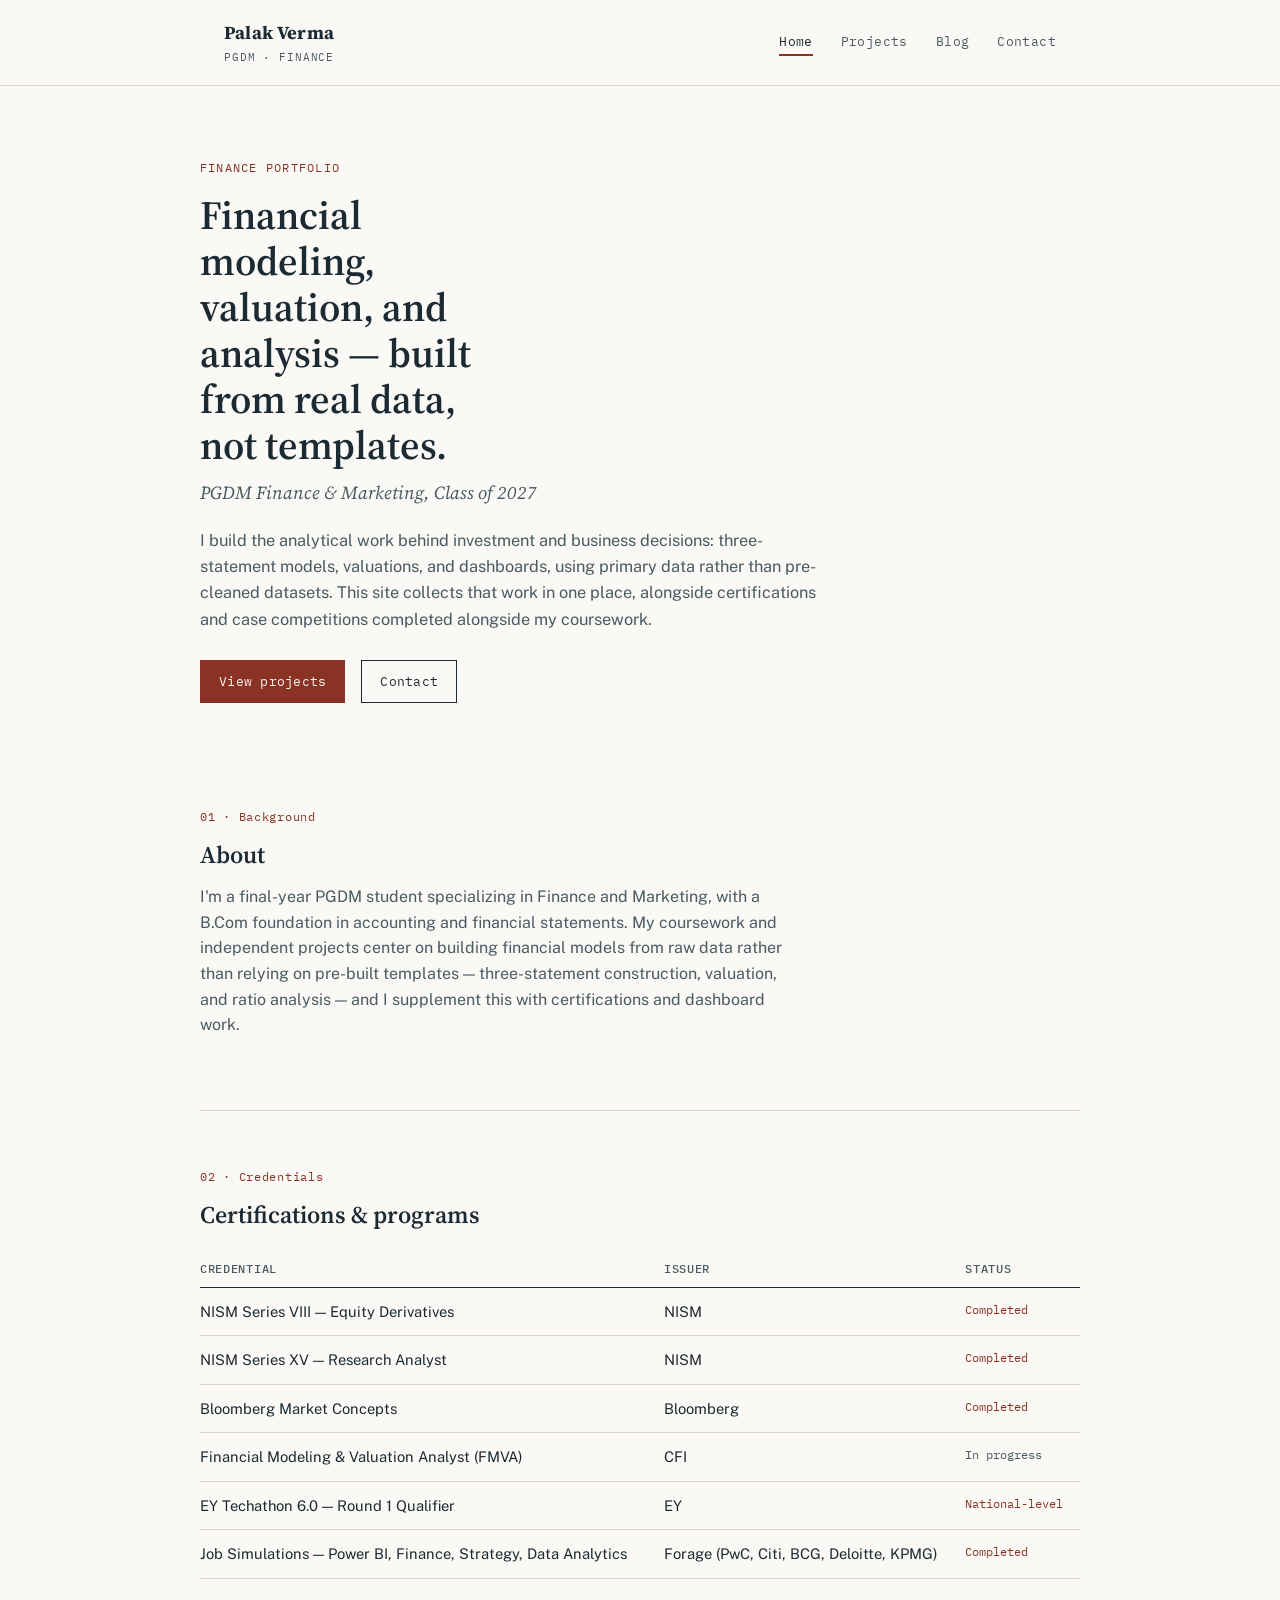
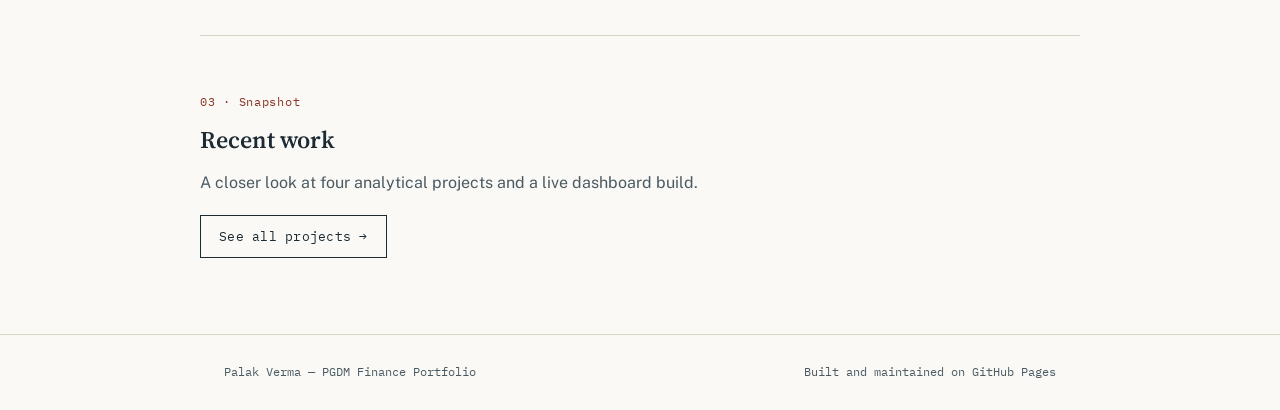
==== index.html @ 2b800623 "Add files via upload" ====
<!DOCTYPE html>
<html lang="en">
<head>
<meta charset="UTF-8">
<meta name="viewport" content="width=device-width, initial-scale=1.0">
<title>Palak Verma — Finance Portfolio</title>
<meta name="description" content="Palak Verma, PGDM Finance student — financial modeling, valuation, and analytics work.">
<link rel="stylesheet" href="style.css">
</head>
<body>

<header class="site-header">
  <div class="wrap">
    <div class="brand">Palak Verma<small>PGDM · Finance</small></div>
    <nav class="primary" aria-label="Primary">
      <ul>
        <li><a href="index.html" aria-current="page">Home</a></li>
        <li><a href="projects.html">Projects</a></li>
        <li><a href="blog.html">Blog</a></li>
        <li><a href="contact.html">Contact</a></li>
      </ul>
    </nav>
  </div>
</header>

<main>
  <section class="hero wrap">
    <span class="kicker">Finance Portfolio</span>
    <h1>Financial modeling, valuation, and analysis — built from real data, not templates.</h1>
    <p class="role">PGDM Finance &amp; Marketing, Class of 2027</p>
    <p class="summary">
      I build the analytical work behind investment and business decisions: three-statement
      models, valuations, and dashboards, using primary data rather than pre-cleaned datasets.
      This site collects that work in one place, alongside certifications and case
      competitions completed alongside my coursework.
    </p>
    <div class="actions">
      <a class="btn primary" href="projects.html">View projects</a>
      <a class="btn" href="contact.html">Contact</a>
    </div>
  </section>

  <section class="doc-section wrap">
    <span class="index">01 · Background</span>
    <h2>About</h2>
    <p class="lede">
      I'm a final-year PGDM student specializing in Finance and Marketing, with a B.Com
      foundation in accounting and financial statements. My coursework and independent
      projects center on building financial models from raw data rather than relying on
      pre-built templates — three-statement construction, valuation, and ratio analysis — and
      I supplement this with certifications and dashboard work.
    </p>
  </section>

  <section class="doc-section wrap">
    <span class="index">02 · Credentials</span>
    <h2>Certifications &amp; programs</h2>
    <table class="credentials">
      <thead>
        <tr><th>Credential</th><th>Issuer</th><th>Status</th></tr>
      </thead>
      <tbody>
        <tr>
          <td>NISM Series VIII — Equity Derivatives</td>
          <td>NISM</td>
          <td class="status done">Completed</td>
        </tr>
        <tr>
          <td>NISM Series XV — Research Analyst</td>
          <td>NISM</td>
          <td class="status done">Completed</td>
        </tr>
        <tr>
          <td>Bloomberg Market Concepts</td>
          <td>Bloomberg</td>
          <td class="status done">Completed</td>
        </tr>
        <tr>
          <td>Financial Modeling &amp; Valuation Analyst (FMVA)</td>
          <td>CFI</td>
          <td class="status">In progress</td>
        </tr>
        <tr>
          <td>EY Techathon 6.0 — Round 1 Qualifier</td>
          <td>EY</td>
          <td class="status done">National-level</td>
        </tr>
        <tr>
          <td>Job Simulations — Power BI, Finance, Strategy, Data Analytics</td>
          <td>Forage (PwC, Citi, BCG, Deloitte, KPMG)</td>
          <td class="status done">Completed</td>
        </tr>
      </tbody>
    </table>
  </section>

  <section class="doc-section wrap">
    <span class="index">03 · Snapshot</span>
    <h2>Recent work</h2>
    <p class="lede">A closer look at four analytical projects and a live dashboard build.</p>
    <div class="actions" style="margin-top:20px;">
      <a class="btn" href="projects.html">See all projects →</a>
    </div>
  </section>
</main>

<footer>
  <div class="wrap">
    <p>Palak Verma — PGDM Finance Portfolio</p>
    <p>Built and maintained on GitHub Pages</p>
  </div>
</footer>

</body>
</html>
---- style.css ----
/* ========================================================================
   Palak Verma — Portfolio
   Design direction: a working paper / equity research note, on light paper.
   Ink navy text, brick-red rule/accent, warm hairline borders, tabular data
   set in mono. Section numbers act as real reference codes (used in nav
   and page headers) rather than decoration.
   ======================================================================== */

@import url('https://fonts.googleapis.com/css2?family=Source+Serif+4:opsz,wght@8..60,400;8..60,600;8..60,700&family=Public+Sans:wght@400;500;600&family=IBM+Plex+Mono:wght@400;500&display=swap');

:root{
  --paper:      #faf9f5;
  --paper-deep: #f2f0e8;
  --ink:        #1c2a33;
  --ink-soft:   #4a5a63;
  --rule:       #d9d4c4;
  --accent:     #8a3324;
  --accent-soft:#b9563f;
  --mono-bg:    #eeece2;

  --serif: 'Source Serif 4', Georgia, serif;
  --sans:  'Public Sans', -apple-system, Segoe UI, sans-serif;
  --mono:  'IBM Plex Mono', Menlo, Consolas, monospace;

  --maxw: 880px;
}

*{box-sizing:border-box;}
html{scroll-behavior:smooth;}

body{
  margin:0;
  background:var(--paper);
  color:var(--ink);
  font-family:var(--sans);
  font-size:16px;
  line-height:1.6;
  -webkit-font-smoothing:antialiased;
}

a{color:var(--accent); text-decoration:none;}
a:hover{text-decoration:underline;}
a:focus-visible, button:focus-visible{outline:2px solid var(--accent); outline-offset:3px;}

h1,h2,h3{font-family:var(--serif); color:var(--ink); font-weight:600; margin:0;}

.wrap{max-width:var(--maxw); margin:0 auto; padding:0 24px;}

/* ---------- Header / Nav ---------- */
.site-header{
  border-bottom:1px solid var(--rule);
  background:var(--paper);
  position:sticky; top:0; z-index:10;
}
.site-header .wrap{
  display:flex; align-items:center; justify-content:space-between;
  padding-top:18px; padding-bottom:18px;
}
.brand{
  font-family:var(--serif); font-weight:700; font-size:1.15rem;
  color:var(--ink); letter-spacing:0.01em;
}
.brand small{
  display:block; font-family:var(--mono); font-weight:400; font-size:0.68rem;
  color:var(--ink-soft); letter-spacing:0.08em; text-transform:uppercase; margin-top:2px;
}
nav.primary ul{
  list-style:none; display:flex; gap:28px; margin:0; padding:0;
  font-family:var(--mono); font-size:0.8rem; letter-spacing:0.03em;
}
nav.primary a{
  color:var(--ink-soft); text-decoration:none; padding:4px 0;
  border-bottom:2px solid transparent;
}
nav.primary a:hover, nav.primary a[aria-current="page"]{
  color:var(--ink); border-bottom-color:var(--accent); text-decoration:none;
}
.nav-toggle{display:none;}

@media (max-width: 640px){
  .site-header .wrap{flex-wrap:wrap; row-gap:12px;}
  nav.primary ul{gap:18px; flex-wrap:wrap;}
}

/* ---------- Section index rail (signature element) ---------- */
.doc-section{padding:56px 0; border-bottom:1px solid var(--rule);}
.doc-section:last-of-type{border-bottom:none;}
.doc-section .index{
  font-family:var(--mono); font-size:0.75rem; color:var(--accent);
  letter-spacing:0.06em; display:block; margin-bottom:10px;
}
.doc-section h2{font-size:1.5rem;}
.doc-section .lede{color:var(--ink-soft); max-width:60ch; margin-top:10px;}

/* ---------- Hero ---------- */
.hero{padding:72px 0 48px;}
.hero .kicker{
  font-family:var(--mono); font-size:0.78rem; color:var(--accent);
  text-transform:uppercase; letter-spacing:0.1em; margin-bottom:14px; display:block;
}
.hero h1{font-size:2.5rem; line-height:1.15; max-width:16ch;}
.hero .role{
  font-family:var(--serif); font-style:italic; color:var(--ink-soft);
  font-size:1.15rem; margin-top:10px;
}
.hero p.summary{max-width:62ch; color:var(--ink-soft); margin-top:20px; font-size:1.02rem;}
.hero .actions{margin-top:28px; display:flex; gap:16px; flex-wrap:wrap;}

.btn{
  font-family:var(--mono); font-size:0.82rem; letter-spacing:0.02em;
  padding:10px 18px; border:1px solid var(--ink); color:var(--ink);
  display:inline-block; text-decoration:none; transition:background .15s, color .15s;
}
.btn:hover{background:var(--ink); color:var(--paper); text-decoration:none;}
.btn.primary{background:var(--accent); border-color:var(--accent); color:var(--paper);}
.btn.primary:hover{background:var(--accent-soft); border-color:var(--accent-soft);}

/* ---------- Credentials table ---------- */
table.credentials{
  width:100%; border-collapse:collapse; font-size:0.92rem; margin-top:18px;
}
table.credentials th{
  text-align:left; font-family:var(--mono); font-size:0.72rem; text-transform:uppercase;
  letter-spacing:0.06em; color:var(--ink-soft); border-bottom:1px solid var(--ink);
  padding:8px 10px 8px 0; font-weight:500;
}
table.credentials td{
  padding:12px 10px 12px 0; border-bottom:1px solid var(--rule); vertical-align:top;
}
table.credentials td.status{
  font-family:var(--mono); font-size:0.75rem; white-space:nowrap;
  color:var(--ink-soft);
}
table.credentials td.status.done{color:var(--accent);}

/* ---------- Project cards ---------- */
.projects-grid{display:grid; gap:1px; background:var(--rule); margin-top:24px;}
.project-card{background:var(--paper); padding:26px 24px;}
.project-card .tag{
  font-family:var(--mono); font-size:0.7rem; color:var(--accent);
  text-transform:uppercase; letter-spacing:0.07em;
}
.project-card h3{font-size:1.15rem; margin-top:8px;}
.project-card p{color:var(--ink-soft); margin-top:8px; font-size:0.95rem;}
.project-card .metrics{
  display:flex; gap:22px; margin-top:14px; flex-wrap:wrap;
}
.project-card .metric{font-family:var(--mono); font-size:0.8rem; color:var(--ink);}
.project-card .metric span{display:block; color:var(--ink-soft); font-size:0.68rem; text-transform:uppercase; letter-spacing:0.05em;}

/* ---------- Blog list ---------- */
.post-list{margin-top:24px;}
.post-item{
  padding:20px 0; border-bottom:1px solid var(--rule);
  display:flex; justify-content:space-between; gap:20px; flex-wrap:wrap;
}
.post-item .date{font-family:var(--mono); font-size:0.75rem; color:var(--ink-soft); min-width:110px;}
.post-item h3{font-size:1.05rem; font-weight:600;}
.post-item p{color:var(--ink-soft); font-size:0.92rem; margin-top:6px;}
.post-empty{
  border:1px dashed var(--rule); padding:32px; text-align:center; color:var(--ink-soft);
  font-size:0.95rem; margin-top:24px;
}

/* ---------- Contact ---------- */
.contact-grid{display:flex; gap:40px; flex-wrap:wrap; margin-top:24px;}
.contact-item .label{
  font-family:var(--mono); font-size:0.72rem; text-transform:uppercase;
  letter-spacing:0.06em; color:var(--ink-soft); display:block; margin-bottom:6px;
}
.contact-item a, .contact-item span.value{font-size:1.05rem; font-family:var(--serif);}

/* ---------- Footer ---------- */
footer{
  border-top:1px solid var(--rule); padding:28px 0; margin-top:20px;
}
footer .wrap{
  display:flex; justify-content:space-between; align-items:center; flex-wrap:wrap; gap:10px;
}
footer p{font-family:var(--mono); font-size:0.72rem; color:var(--ink-soft); margin:0;}

@media (prefers-reduced-motion: reduce){
  html{scroll-behavior:auto;}
}
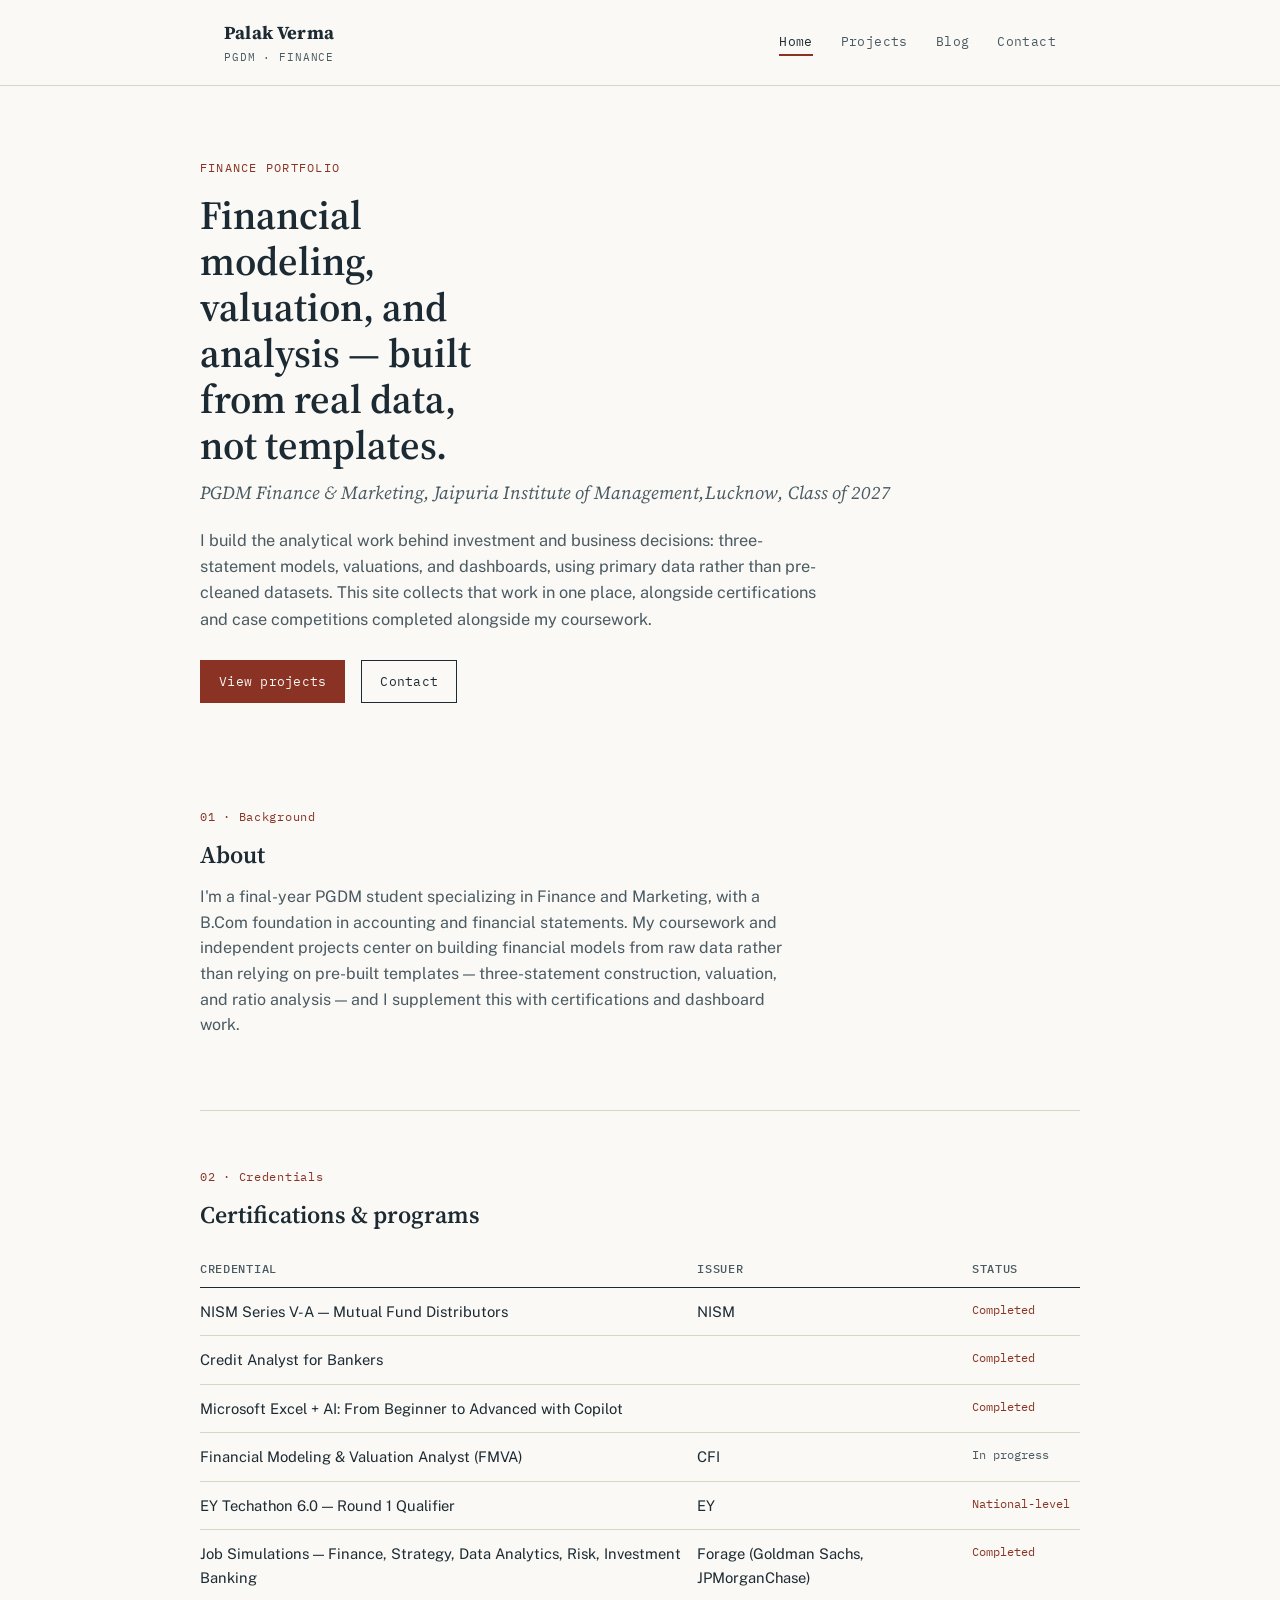
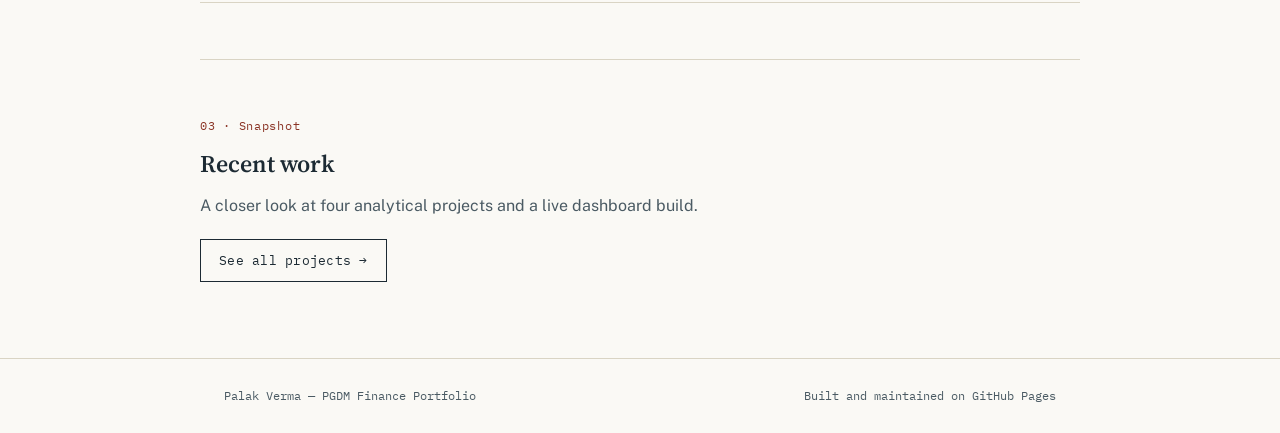
==== commit d9188f41: "Update education and credential details in index.html" ====
--- a/index.html
+++ b/index.html
@@ -27,7 +27,7 @@
   <section class="hero wrap">
     <span class="kicker">Finance Portfolio</span>
     <h1>Financial modeling, valuation, and analysis — built from real data, not templates.</h1>
-    <p class="role">PGDM Finance &amp; Marketing, Class of 2027</p>
+    <p class="role">PGDM Finance &amp; Marketing, Jaipuria Institute of Management,Lucknow, Class of 2027</p>
     <p class="summary">
       I build the analytical work behind investment and business decisions: three-statement
       models, valuations, and dashboards, using primary data rather than pre-cleaned datasets.
@@ -60,21 +60,21 @@
         <tr><th>Credential</th><th>Issuer</th><th>Status</th></tr>
       </thead>
       <tbody>
+       <tr>
+  <td>NISM Series V-A — Mutual Fund Distributors</td>
+  <td>NISM</td>
+  <td class="status done">Completed</td>
+</tr>
+<tr>
+  <td>Credit Analyst for Bankers</td>
+  <td></td>
+  <td class="status done">Completed</td>
+</tr>
         <tr>
-          <td>NISM Series VIII — Equity Derivatives</td>
-          <td>NISM</td>
-          <td class="status done">Completed</td>
-        </tr>
-        <tr>
-          <td>NISM Series XV — Research Analyst</td>
-          <td>NISM</td>
-          <td class="status done">Completed</td>
-        </tr>
-        <tr>
-          <td>Bloomberg Market Concepts</td>
-          <td>Bloomberg</td>
-          <td class="status done">Completed</td>
-        </tr>
+  <td>Microsoft Excel + AI: From Beginner to Advanced with Copilot</td>
+  <td></td>
+  <td class="status done">Completed</td>
+</tr>
         <tr>
           <td>Financial Modeling &amp; Valuation Analyst (FMVA)</td>
           <td>CFI</td>
@@ -86,8 +86,8 @@
           <td class="status done">National-level</td>
         </tr>
         <tr>
-          <td>Job Simulations — Power BI, Finance, Strategy, Data Analytics</td>
-          <td>Forage (PwC, Citi, BCG, Deloitte, KPMG)</td>
+          <td>Job Simulations — Finance, Strategy, Data Analytics, Risk, Investment Banking</td>
+          <td>Forage (Goldman Sachs, JPMorganChase)</td>
           <td class="status done">Completed</td>
         </tr>
       </tbody>
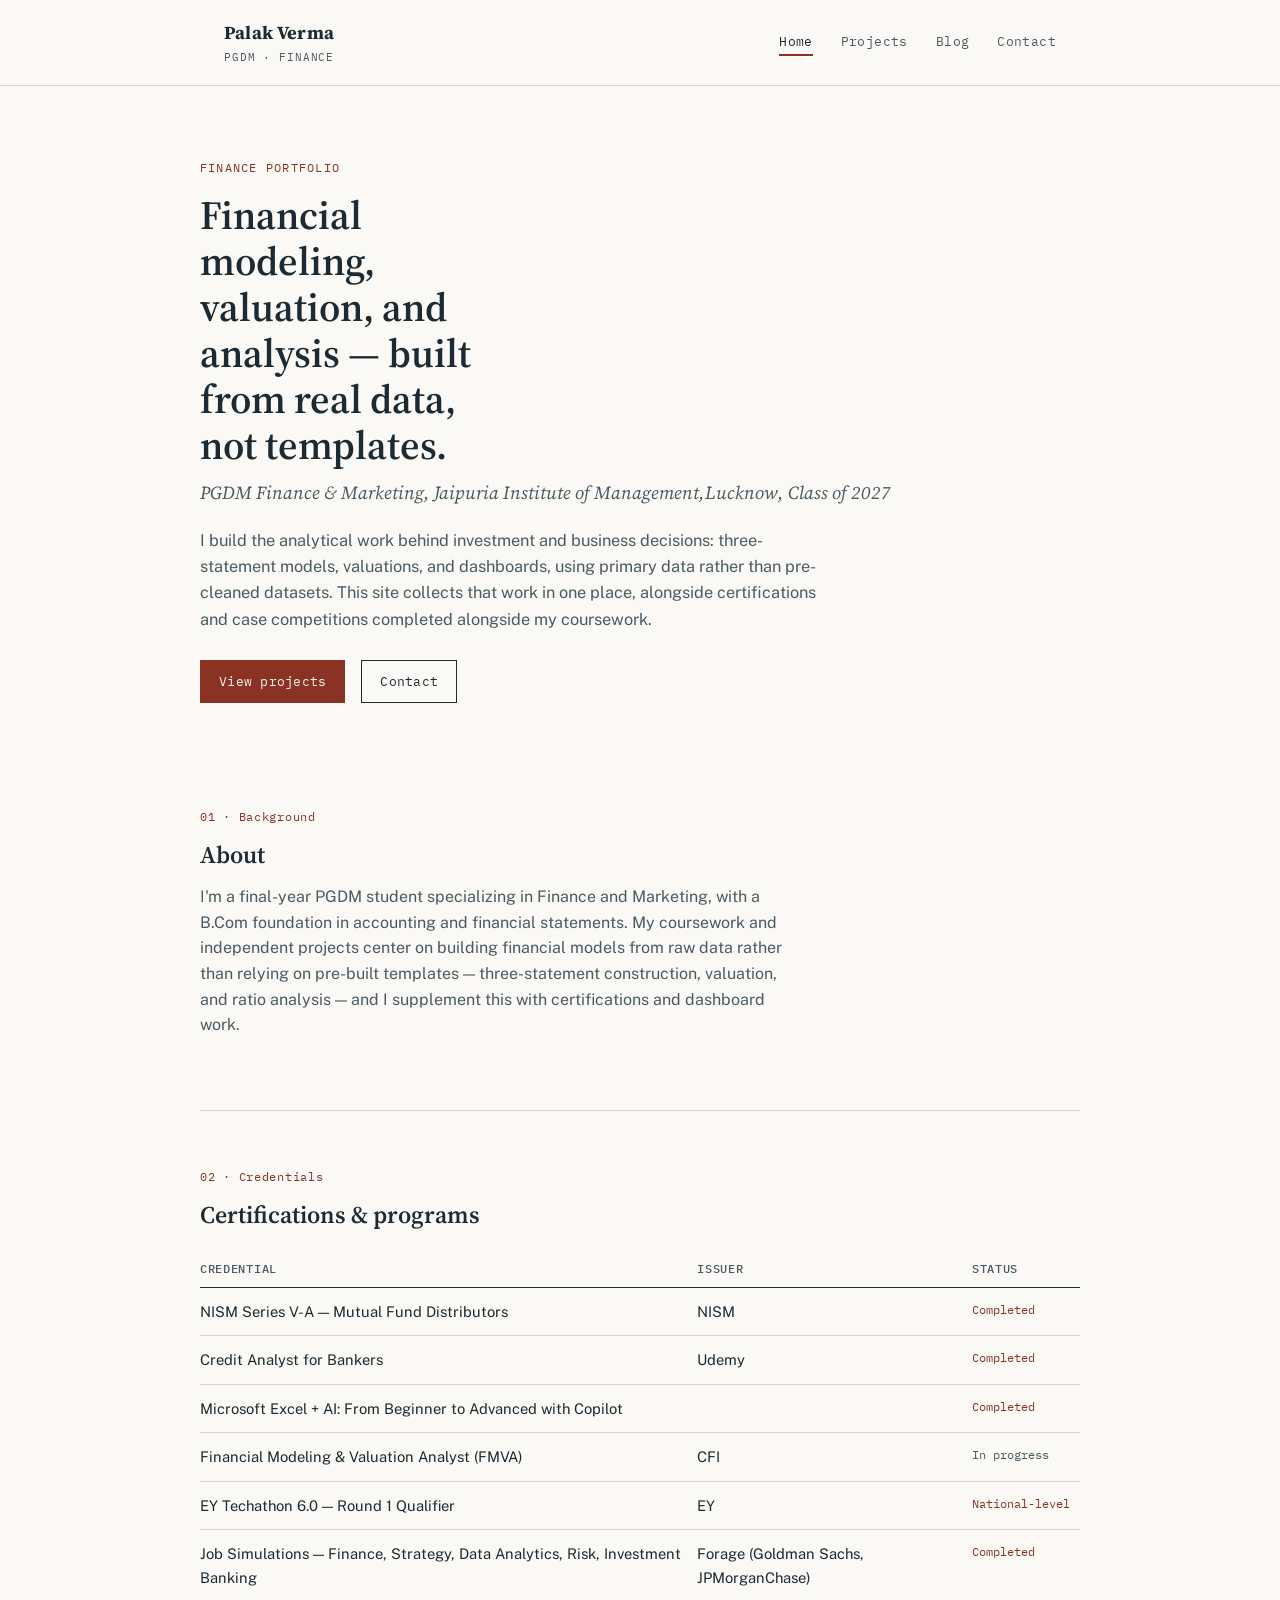
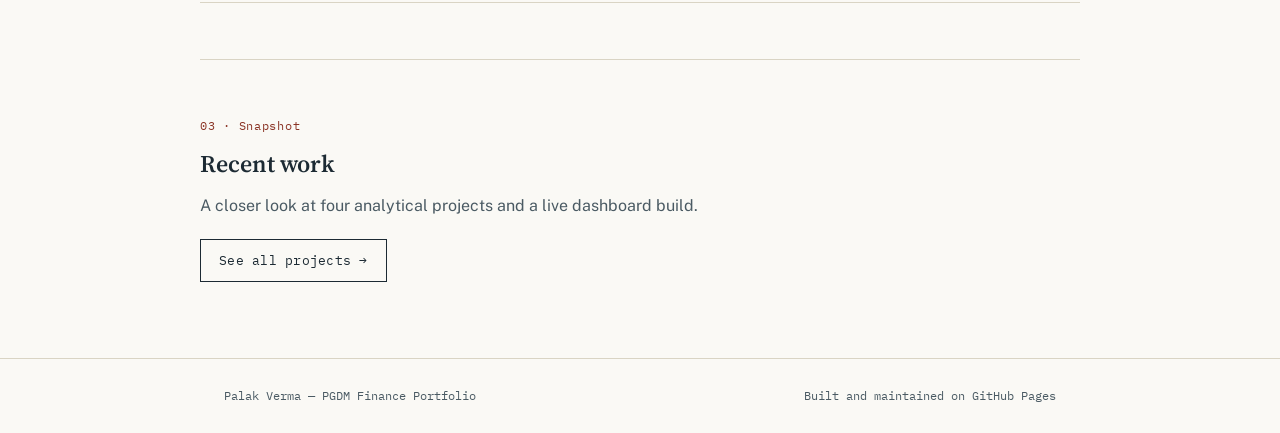
==== commit e0d480fe: "Update index.html" ====
--- a/index.html
+++ b/index.html
@@ -67,7 +67,7 @@
 </tr>
 <tr>
   <td>Credit Analyst for Bankers</td>
-  <td></td>
+  <td>Udemy</td>
   <td class="status done">Completed</td>
 </tr>
         <tr>
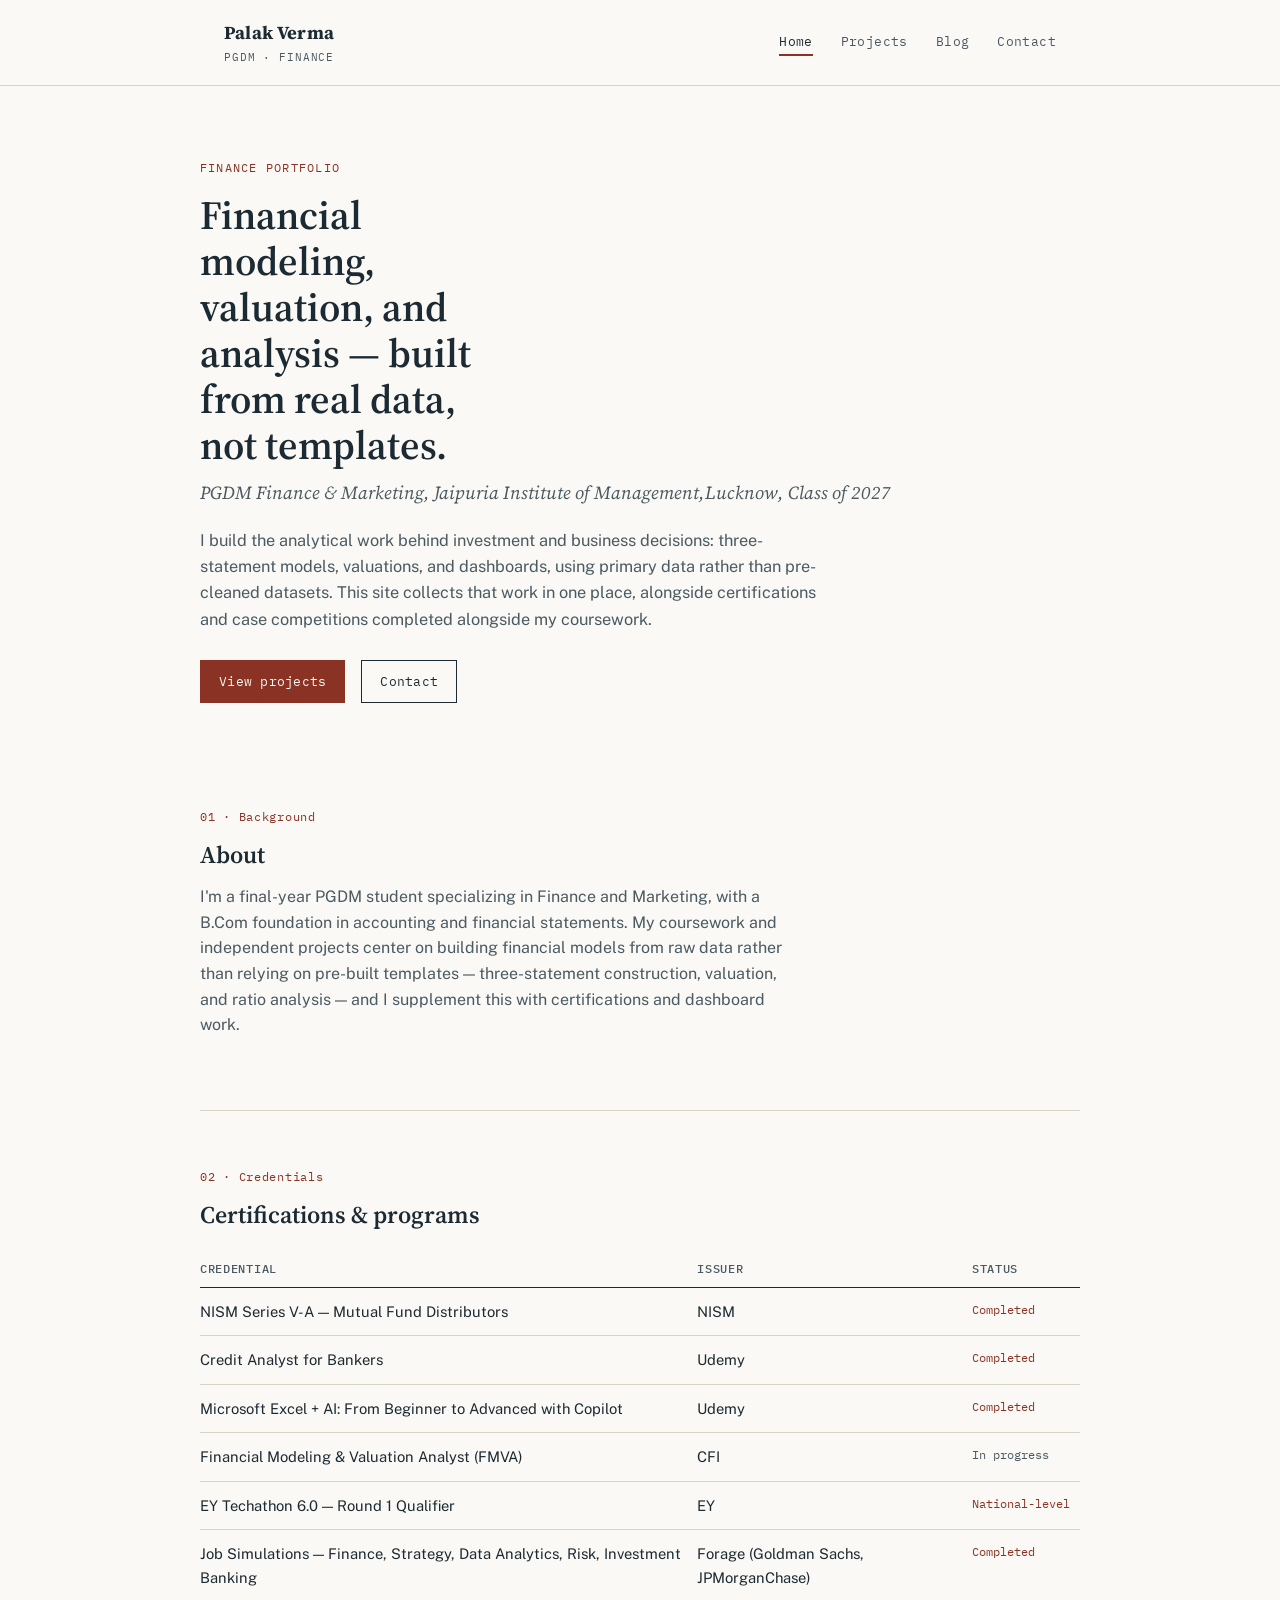
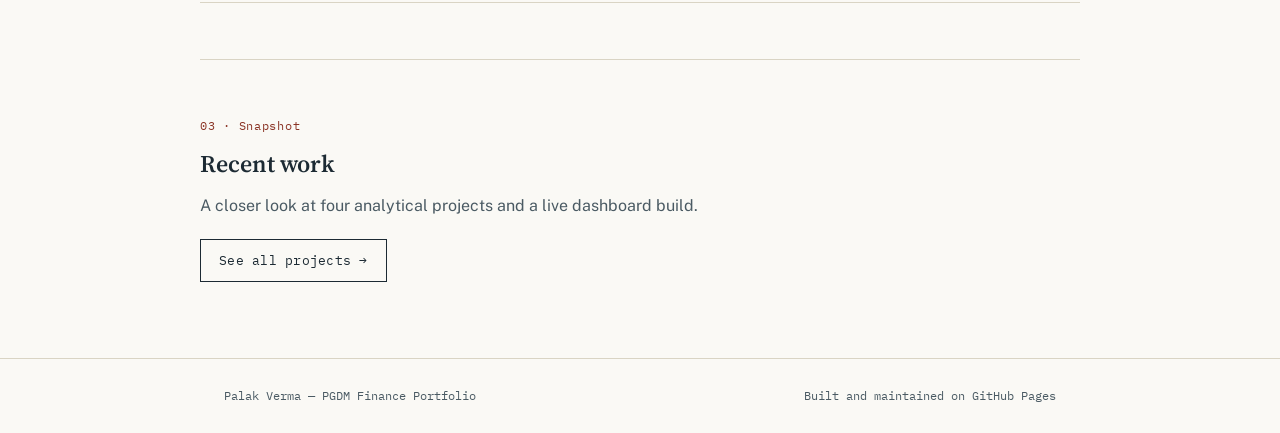
==== commit 15ca74b3: "Update index.html" ====
--- a/index.html
+++ b/index.html
@@ -72,7 +72,7 @@
 </tr>
         <tr>
   <td>Microsoft Excel + AI: From Beginner to Advanced with Copilot</td>
-  <td></td>
+  <td>Udemy</td>
   <td class="status done">Completed</td>
 </tr>
         <tr>
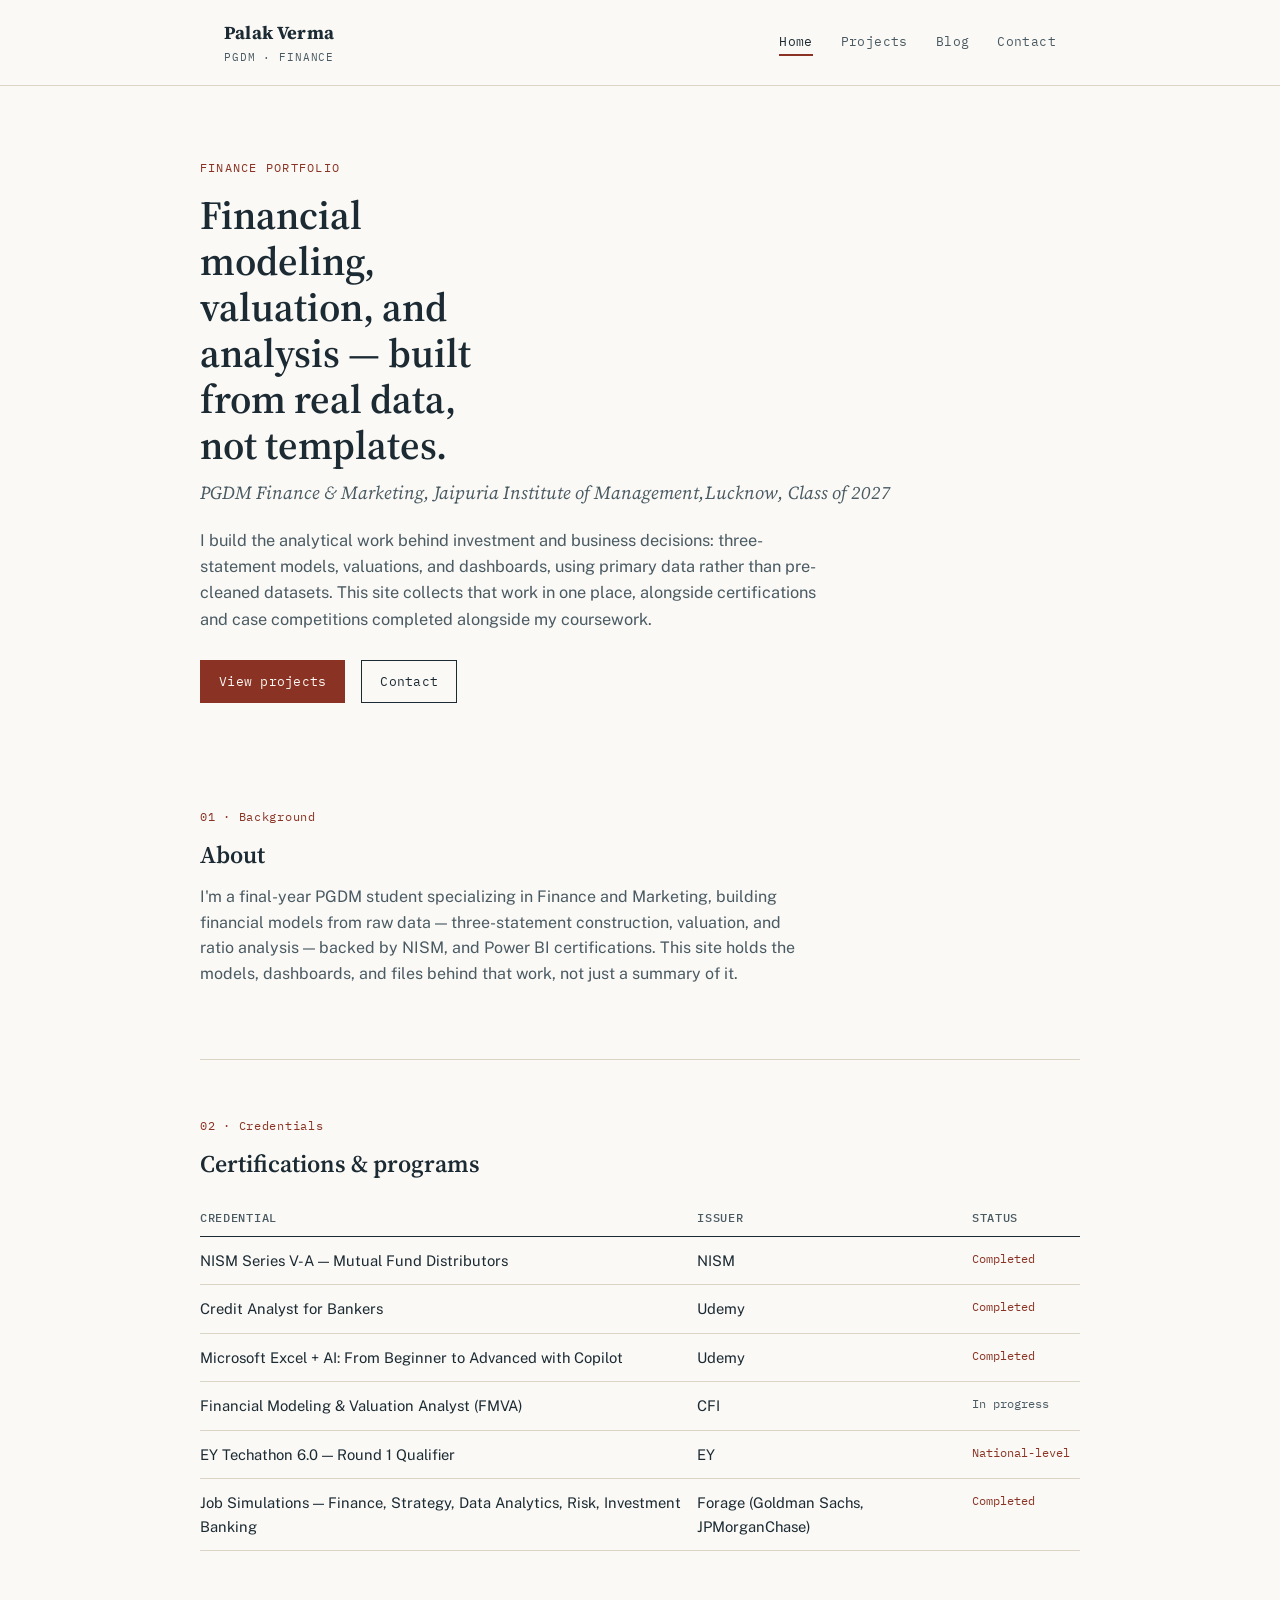
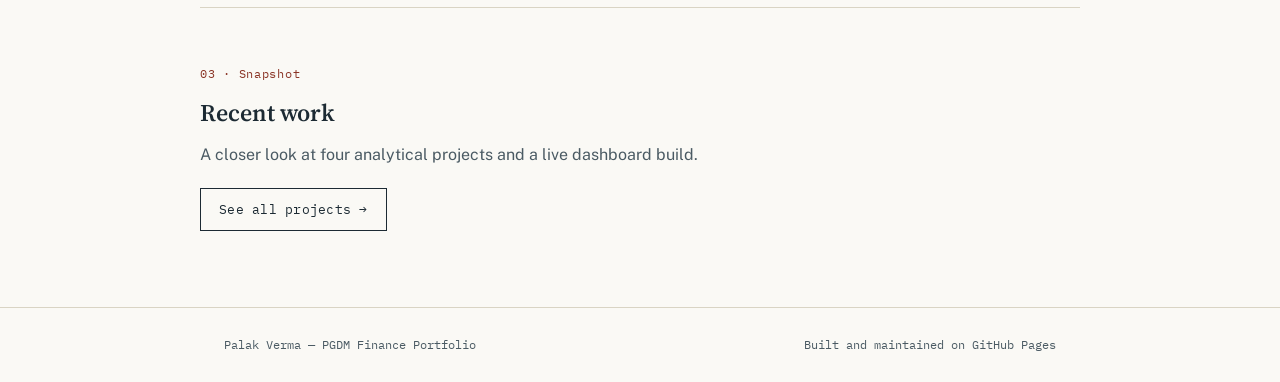
==== commit 55d40506: "Update index.html" ====
--- a/index.html
+++ b/index.html
@@ -44,11 +44,10 @@
     <span class="index">01 · Background</span>
     <h2>About</h2>
     <p class="lede">
-      I'm a final-year PGDM student specializing in Finance and Marketing, with a B.Com
-      foundation in accounting and financial statements. My coursework and independent
-      projects center on building financial models from raw data rather than relying on
-      pre-built templates — three-statement construction, valuation, and ratio analysis — and
-      I supplement this with certifications and dashboard work.
+      I'm a final-year PGDM student specializing in Finance and Marketing, building financial
+  models from raw data — three-statement construction, valuation, and ratio analysis —
+  backed by NISM, and Power BI certifications. This site holds
+  the models, dashboards, and files behind that work, not just a summary of it.
     </p>
   </section>
 
